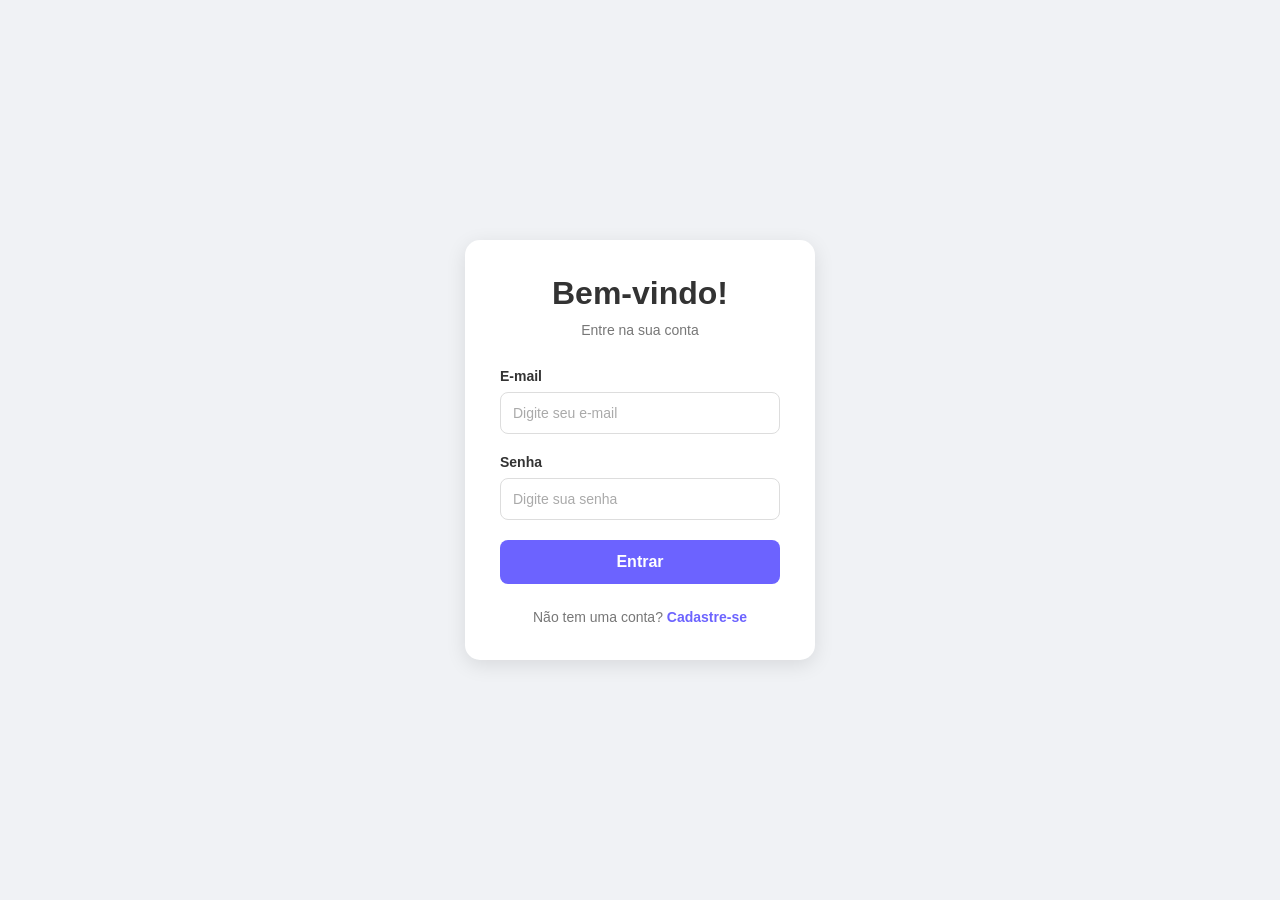
==== planilha-gastos/html/login.html @ a6bffcf5 "login/cadastro" ====
<!DOCTYPE html>
<html lang="pt-br">
<head>
    <meta charset="UTF-8">
    <meta name="viewport" content="width=device-width, initial-scale=1.0">
    <title>Login</title>
<link rel="stylesheet" href="style.css">
</head>

<body>

    <div class="login-container">

        <h1>Bem-vindo!</h1>
        <p class="subtitulo">Entre na sua conta</p>

        <form id="form-login">
            <div class="campo">
                <label for="email">E-mail</label>
                <input
                    type="email"
                    id="email"
                    placeholder="Digite seu e-mail"
                    required
                >
            </div>

            <div class="campo">
                <label for="senha">Senha</label>
                <input
                    type="password"
                    id="senha"
                    placeholder="Digite sua senha"
                    required
                >
            </div>

            <button type="submit" class="btn-login">
                Entrar
            </button>
        </form>

        <p class="cadastro">
            Não tem uma conta?
            <a href="cadastro.html">Cadastre-se</a>
        </p>

    </div>

</body>
</html>
---- planilha-gastos/html/style.css ----
:root {
    --cor-primaria: #6C63FF;
    --cor-primaria-hover: #5148D8;
    --cor-secundaria: #A59EFF;

  
    --cor-fundo: #F0F2F5;
    --cor-container: #FFFFFF;


    --cor-texto: #333333;
    --cor-texto-secundario: #777777;
    --cor-texto-claro: #999999;

  
    --cor-borda: #DDDDDD;
    --cor-foco: #6C63FF;
    --cor-placeholder: #AAAAAA;


    --cor-sombra: rgba(0, 0, 0, 0.10);
    --cor-overlay: rgba(108, 99, 255, 0.08);

    --cor-sucesso: #28A745;
    --cor-erro: #E74C3C;
}

/* Reset */
* {
    margin: 0;
    padding: 0;
    box-sizing: border-box;
    font-family: Arial, sans-serif;
}

/* Página */
body {
    background: var(--cor-fundo);
    min-height: 100vh;
    display: flex;
    justify-content: center;
    align-items: center;
    padding: 20px;
}

/* Container do login */
.login-container {
    background: var(--cor-container);
    width: 350px;
    max-width: 100%;
    padding: 35px;
    border-radius: 15px;
    box-shadow: 0 5px 20px var(--cor-sombra);
}

/* Título */
h1 {
    text-align: center;
    margin-bottom: 10px;
    color: var(--cor-texto);
}

/* Subtítulo */
.subtitulo {
    text-align: center;
    color: var(--cor-texto-secundario);
    margin-bottom: 30px;
    font-size: 14px;
}

/* Campos */
.campo {
    margin-bottom: 20px;
}

.campo label {
    display: block;
    margin-bottom: 8px;
    color: var(--cor-texto);
    font-size: 14px;
    font-weight: 600;
}

.campo input {
    width: 100%;
    padding: 12px;
    border: 1px solid var(--cor-borda);
    border-radius: 8px;
    outline: none;
    font-size: 14px;
    color: var(--cor-texto);
    background: var(--cor-container);
    transition: 0.3s;
}

.campo input::placeholder {
    color: var(--cor-placeholder);
}

.campo input:focus {
    border-color: var(--cor-foco);
    box-shadow: 0 0 0 3px var(--cor-overlay);
}

/* Botão de login */
.btn-login {
    width: 100%;
    padding: 13px;
    background: var(--cor-primaria);
    color: white;
    border: none;
    border-radius: 8px;
    font-size: 16px;
    font-weight: 600;
    cursor: pointer;
    transition: 0.3s;
}

.btn-login:hover {
    background: var(--cor-primaria-hover);
}

/* Cadastro */
.cadastro {
    text-align: center;
    margin-top: 25px;
    font-size: 14px;
    color: var(--cor-texto-secundario);
}

.cadastro a {
    color: var(--cor-primaria);
    text-decoration: none;
    font-weight: bold;
    transition: 0.3s;
}

.cadastro a:hover {
    color: var(--cor-primaria-hover);
    text-decoration: underline;
}

/* Responsividade */
@media (max-width: 400px) {
    .login-container {
        padding: 25px;
    }
}
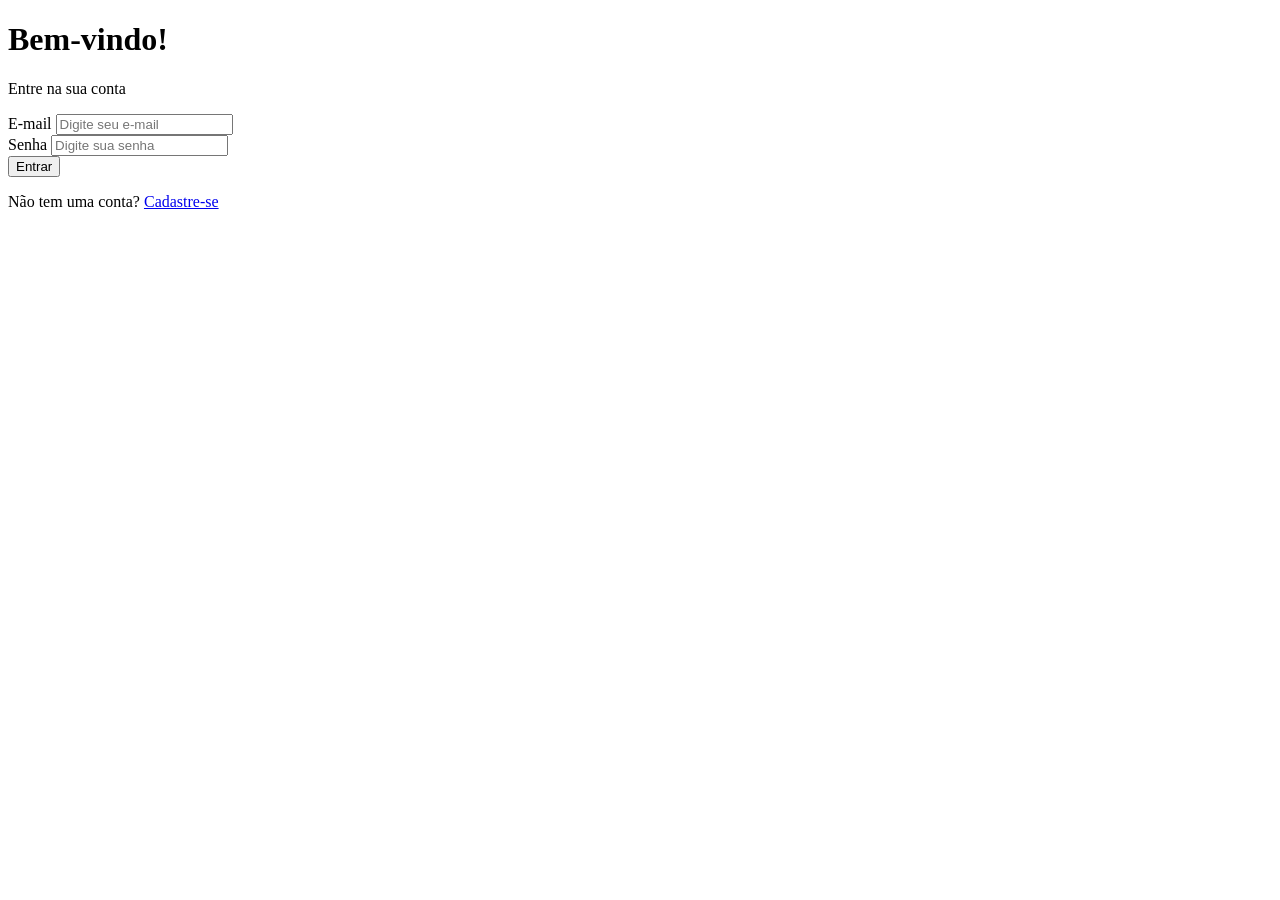
==== commit 493405dd: "login/cadastro organizado" ====
--- a/planilha-gastos/html/login.html
+++ b/planilha-gastos/html/login.html
@@ -5,7 +5,7 @@
     <meta charset="UTF-8">
     <meta name="viewport" content="width=device-width, initial-scale=1.0">
     <title>Login</title>
-<link rel="stylesheet" href="style.css">
+<link rel="stylesheet" href="/planilha-gastos/assets/css/style.css">
 </head>
 
 <body>
